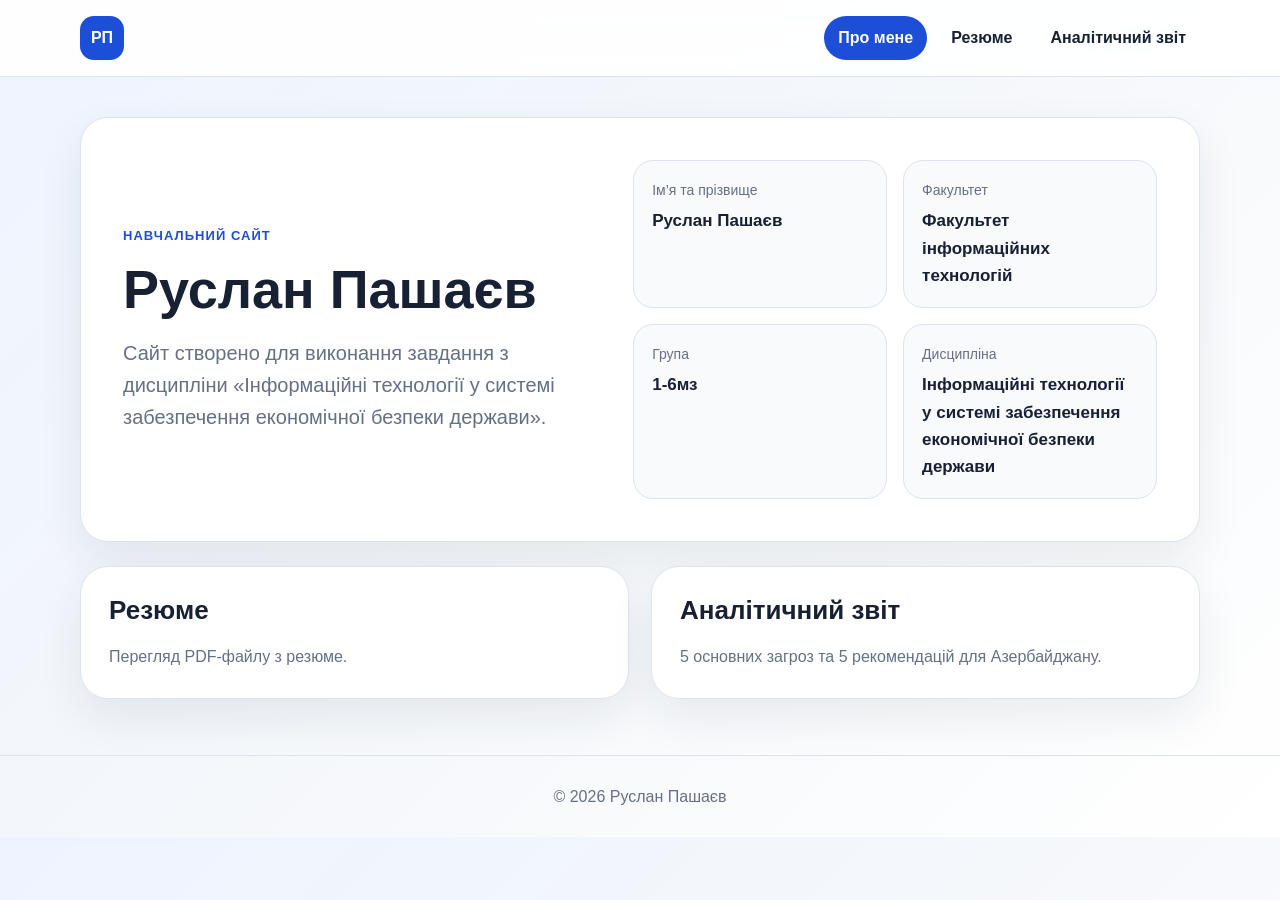
==== index.html @ 6b8d6cce "Add files via upload" ====
<!DOCTYPE html>
<html lang="uk">
<head>
  <meta charset="UTF-8" />
  <meta name="viewport" content="width=device-width, initial-scale=1.0" />
  <title>Руслан Пашаєв — Головна</title>
  <link rel="stylesheet" href="style.css" />
</head>
<body>
  <header class="site-header">
    <div class="container header-inner">
      <a class="logo" href="index.html">РП</a>
      <nav class="nav">
        <a class="active" href="index.html">Про мене</a>
        <a href="resume.html">Резюме</a>
        <a href="report.html">Аналітичний звіт</a>
      </nav>
    </div>
  </header>

  <main class="container">
    <section class="hero card">
      <div>
        <p class="eyebrow">Навчальний сайт</p>
        <h1>Руслан Пашаєв</h1>
        <p class="lead">Сайт створено для виконання завдання з дисципліни «Інформаційні технології у системі забезпечення економічної безпеки держави».</p>
      </div>
      <div class="info-grid">
        <div class="info-item"><span>Ім’я та прізвище</span><strong>Руслан Пашаєв</strong></div>
        <div class="info-item"><span>Факультет</span><strong>Факультет інформаційних технологій</strong></div>
        <div class="info-item"><span>Група</span><strong>1-6мз</strong></div>
        <div class="info-item"><span>Дисципліна</span><strong>Інформаційні технології у системі забезпечення економічної безпеки держави</strong></div>
      </div>
    </section>

    <section class="cards-row">
      <a class="mini-card" href="resume.html">
        <h2>Резюме</h2>
        <p>Перегляд PDF-файлу з резюме.</p>
      </a>
      <a class="mini-card" href="report.html">
        <h2>Аналітичний звіт</h2>
        <p>5 основних загроз та 5 рекомендацій для Азербайджану.</p>
      </a>
    </section>
  </main>

  <footer class="footer">© 2026 Руслан Пашаєв</footer>
</body>
</html>
---- style.css ----
:root {
  --bg: #f4f7fb;
  --card: #ffffff;
  --text: #182033;
  --muted: #667085;
  --primary: #1d4ed8;
  --primary-dark: #153eaa;
  --border: #dce3ef;
  --shadow: 0 18px 45px rgba(24, 32, 51, 0.08);
}

* { box-sizing: border-box; }

body {
  margin: 0;
  font-family: Arial, Helvetica, sans-serif;
  background: linear-gradient(135deg, #eef4ff 0%, var(--bg) 45%, #ffffff 100%);
  color: var(--text);
  line-height: 1.6;
}

.container {
  width: min(1120px, calc(100% - 32px));
  margin: 0 auto;
}

.site-header {
  position: sticky;
  top: 0;
  z-index: 10;
  background: rgba(255, 255, 255, 0.9);
  backdrop-filter: blur(12px);
  border-bottom: 1px solid var(--border);
}

.header-inner {
  display: flex;
  align-items: center;
  justify-content: space-between;
  gap: 24px;
  padding: 16px 0;
}

.logo {
  display: inline-flex;
  align-items: center;
  justify-content: center;
  width: 44px;
  height: 44px;
  border-radius: 14px;
  background: var(--primary);
  color: #fff;
  text-decoration: none;
  font-weight: 700;
}

.nav {
  display: flex;
  gap: 10px;
  flex-wrap: wrap;
  justify-content: flex-end;
}

.nav a {
  text-decoration: none;
  color: var(--text);
  padding: 9px 14px;
  border-radius: 999px;
  font-weight: 600;
}

.nav a:hover,
.nav a.active {
  background: var(--primary);
  color: #fff;
}

main { padding: 40px 0 56px; }

.card, .mini-card, .pdf-card {
  background: var(--card);
  border: 1px solid var(--border);
  border-radius: 28px;
  box-shadow: var(--shadow);
}

.hero {
  display: grid;
  grid-template-columns: 1fr 1.1fr;
  gap: 34px;
  padding: 42px;
  align-items: center;
}

.eyebrow {
  margin: 0 0 10px;
  color: var(--primary);
  font-weight: 700;
  text-transform: uppercase;
  letter-spacing: 0.08em;
  font-size: 13px;
}

h1, h2 { line-height: 1.2; margin-top: 0; }
h1 { font-size: clamp(32px, 5vw, 54px); margin-bottom: 16px; }
h2 { font-size: 26px; margin-bottom: 18px; }
.lead { font-size: 20px; color: var(--muted); margin: 0; }

.info-grid {
  display: grid;
  grid-template-columns: 1fr 1fr;
  gap: 16px;
}

.info-item {
  padding: 18px;
  border-radius: 20px;
  background: #f8fafc;
  border: 1px solid var(--border);
}

.info-item span {
  display: block;
  color: var(--muted);
  font-size: 14px;
  margin-bottom: 6px;
}

.info-item strong { display: block; font-size: 17px; }

.cards-row, .report-grid {
  display: grid;
  grid-template-columns: 1fr 1fr;
  gap: 22px;
  margin-top: 24px;
}

.mini-card {
  display: block;
  padding: 28px;
  text-decoration: none;
  color: var(--text);
  transition: transform 0.2s ease, box-shadow 0.2s ease;
}

.mini-card:hover {
  transform: translateY(-4px);
  box-shadow: 0 24px 50px rgba(29, 78, 216, 0.14);
}

.mini-card p { color: var(--muted); margin-bottom: 0; }

.page-title { padding: 34px; margin-bottom: 24px; }
.page-title p { color: var(--muted); max-width: 850px; }

.button {
  display: inline-block;
  margin-top: 12px;
  padding: 12px 18px;
  background: var(--primary);
  color: #fff;
  border-radius: 14px;
  text-decoration: none;
  font-weight: 700;
}
.button:hover { background: var(--primary-dark); }

.pdf-card { padding: 12px; overflow: hidden; }
.pdf-card iframe {
  width: 100%;
  min-height: 760px;
  border: 0;
  border-radius: 20px;
}

.report-grid .card { padding: 30px; }
.number-list { padding-left: 22px; margin-bottom: 0; }
.number-list li { margin-bottom: 16px; }
.number-list li:last-child { margin-bottom: 0; }
.threat-card { border-top: 6px solid #dc2626; }
.recommendation-card { border-top: 6px solid #16a34a; }
.summary { padding: 30px; margin-top: 24px; }
.summary p { margin-bottom: 0; color: var(--muted); }

.footer {
  text-align: center;
  padding: 28px 16px;
  color: var(--muted);
  border-top: 1px solid var(--border);
}

@media (max-width: 800px) {
  .header-inner { align-items: flex-start; flex-direction: column; }
  .nav { justify-content: flex-start; }
  .hero, .cards-row, .report-grid, .info-grid { grid-template-columns: 1fr; }
  .hero, .page-title, .report-grid .card, .summary { padding: 24px; }
  .pdf-card iframe { min-height: 560px; }
}
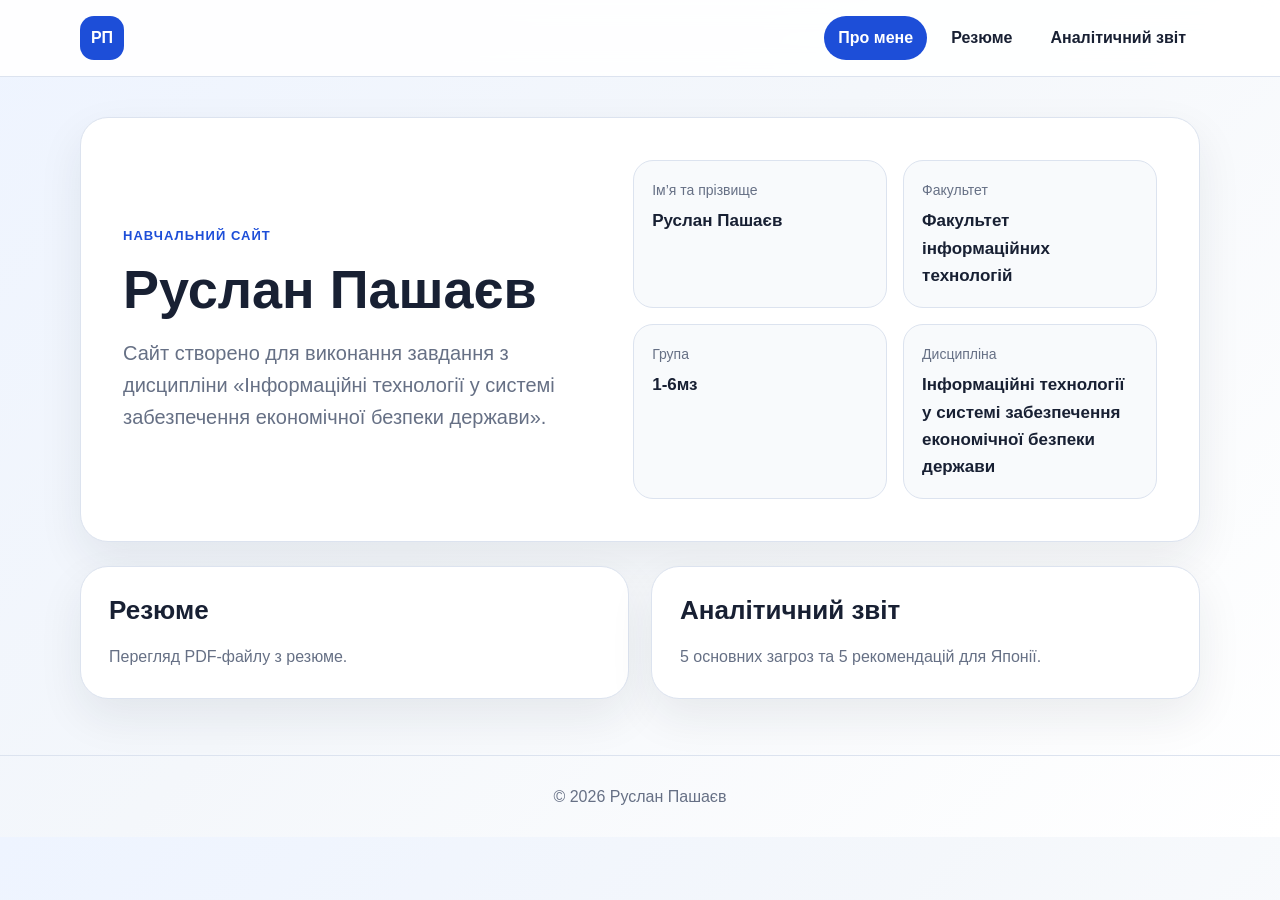
==== commit 3ed8613b: "Update index.html" ====
--- a/index.html
+++ b/index.html
@@ -40,7 +40,7 @@
       </a>
       <a class="mini-card" href="report.html">
         <h2>Аналітичний звіт</h2>
-        <p>5 основних загроз та 5 рекомендацій для Азербайджану.</p>
+        <p>5 основних загроз та 5 рекомендацій для Японії.</p>
       </a>
     </section>
   </main>
--- a/style.css
+++ b/style.css
@@ -196,3 +196,74 @@
   .hero, .page-title, .report-grid .card, .summary { padding: 24px; }
   .pdf-card iframe { min-height: 560px; }
 }
+
+
+.grid {
+display: grid;
+grid-template-columns: repeat(auto-fit, minmax(220px, 1fr));
+gap: 20px;
+margin-top: 20px;
+}
+
+.box {
+padding: 20px;
+border-radius: 12px;
+box-shadow: 0 8px 20px rgba(0,0,0,0.1);
+transition: 0.3s;
+}
+
+.box:hover {
+transform: translateY(-5px);
+}
+
+.danger {
+background: #ffe5e5;
+border-left: 5px solid #ef4444;
+}
+
+.good {
+background: #e6fffa;
+border-left: 5px solid #10b981;
+}
+
+.desc {
+margin-top: 15px;
+font-size: 15px;
+color: #555;
+}
+
+.metrics {
+padding: 30px;
+margin-bottom: 24px;
+}
+
+.metrics-grid {
+display: grid;
+grid-template-columns: repeat(auto-fit, minmax(220px, 1fr));
+gap: 20px;
+margin-top: 20px;
+}
+
+.metric {
+padding: 20px;
+border-radius: 16px;
+background: #f8fafc;
+border: 1px solid var(--border);
+}
+
+.metric h3 {
+margin: 0 0 10px;
+font-size: 16px;
+}
+
+.metric p {
+font-size: 20px;
+margin: 0;
+}
+
+
+.metric span {
+font-size: 13px;
+color: var(--muted);
+}
+/* fix */
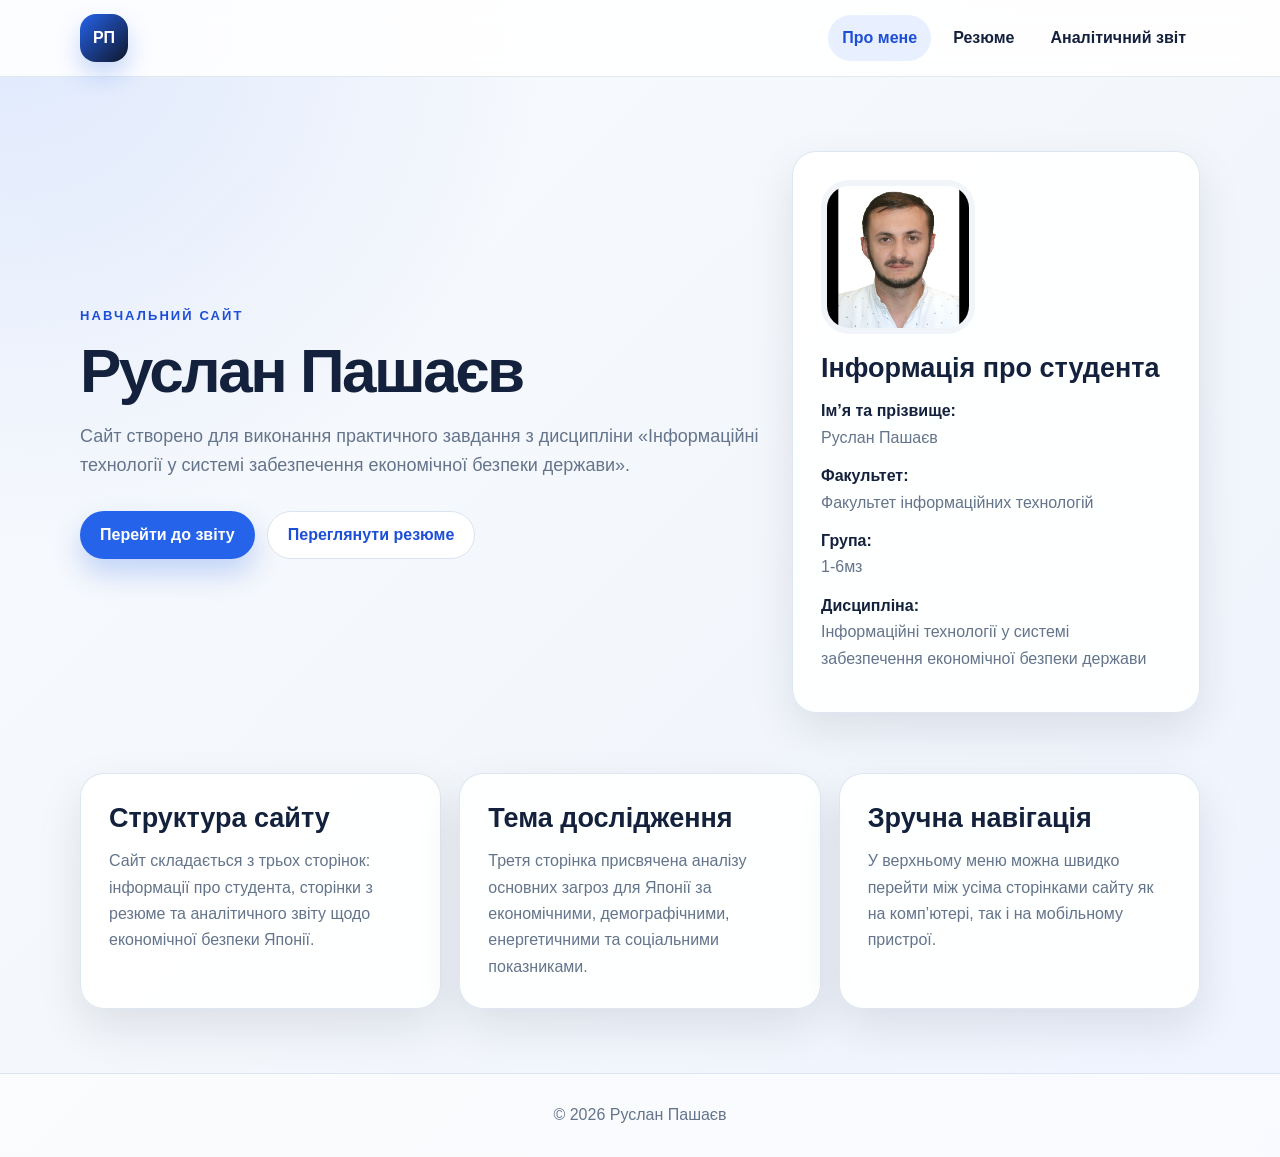
==== commit 4fc34a4f: "Add files via upload" ====
--- a/index.html
+++ b/index.html
@@ -1,16 +1,16 @@
 <!DOCTYPE html>
 <html lang="uk">
 <head>
-  <meta charset="UTF-8" />
-  <meta name="viewport" content="width=device-width, initial-scale=1.0" />
-  <title>Руслан Пашаєв — Головна</title>
-  <link rel="stylesheet" href="style.css" />
+  <meta charset="UTF-8">
+  <meta name="viewport" content="width=device-width, initial-scale=1.0">
+  <title>Руслан Пашаєв | Головна</title>
+  <link rel="stylesheet" href="style.css">
 </head>
 <body>
   <header class="site-header">
     <div class="container header-inner">
       <a class="logo" href="index.html">РП</a>
-      <nav class="nav">
+      <nav class="nav" aria-label="Головна навігація">
         <a class="active" href="index.html">Про мене</a>
         <a href="resume.html">Резюме</a>
         <a href="report.html">Аналітичний звіт</a>
@@ -18,33 +18,49 @@
     </div>
   </header>
 
-  <main class="container">
-    <section class="hero card">
-      <div>
-        <p class="eyebrow">Навчальний сайт</p>
-        <h1>Руслан Пашаєв</h1>
-        <p class="lead">Сайт створено для виконання завдання з дисципліни «Інформаційні технології у системі забезпечення економічної безпеки держави».</p>
-      </div>
-      <div class="info-grid">
-        <div class="info-item"><span>Ім’я та прізвище</span><strong>Руслан Пашаєв</strong></div>
-        <div class="info-item"><span>Факультет</span><strong>Факультет інформаційних технологій</strong></div>
-        <div class="info-item"><span>Група</span><strong>1-6мз</strong></div>
-        <div class="info-item"><span>Дисципліна</span><strong>Інформаційні технології у системі забезпечення економічної безпеки держави</strong></div>
+  <main>
+    <section class="hero">
+      <div class="container hero-grid">
+        <div class="hero-text">
+          <p class="eyebrow">Навчальний сайт</p>
+          <h1>Руслан Пашаєв</h1>
+          <p class="lead">Сайт створено для виконання практичного завдання з дисципліни «Інформаційні технології у системі забезпечення економічної безпеки держави».</p>
+          <div class="hero-actions">
+            <a class="primary-link" href="report.html">Перейти до звіту</a>
+            <a class="secondary-link" href="resume.html">Переглянути резюме</a>
+          </div>
+        </div>
+        <div class="profile-card">
+          <img src="assets/profile.png" alt="Фото Руслана Пашаєва" class="profile-photo">
+          <h2>Інформація про студента</h2>
+          <div class="info-list">
+            <p><span>Ім’я та прізвище:</span> Руслан Пашаєв</p>
+            <p><span>Факультет:</span> Факультет інформаційних технологій</p>
+            <p><span>Група:</span> 1-6мз</p>
+            <p><span>Дисципліна:</span> Інформаційні технології у системі забезпечення економічної безпеки держави</p>
+          </div>
+        </div>
       </div>
     </section>
 
-    <section class="cards-row">
-      <a class="mini-card" href="resume.html">
-        <h2>Резюме</h2>
-        <p>Перегляд PDF-файлу з резюме.</p>
-      </a>
-      <a class="mini-card" href="report.html">
-        <h2>Аналітичний звіт</h2>
-        <p>5 основних загроз та 5 рекомендацій для Японії.</p>
-      </a>
+    <section class="container section-grid">
+      <article class="card">
+        <h2>Структура сайту</h2>
+        <p>Сайт складається з трьох сторінок: інформації про студента, сторінки з резюме та аналітичного звіту щодо економічної безпеки Японії.</p>
+      </article>
+      <article class="card">
+        <h2>Тема дослідження</h2>
+        <p>Третя сторінка присвячена аналізу основних загроз для Японії за економічними, демографічними, енергетичними та соціальними показниками.</p>
+      </article>
+      <article class="card">
+        <h2>Зручна навігація</h2>
+        <p>У верхньому меню можна швидко перейти між усіма сторінками сайту як на комп’ютері, так і на мобільному пристрої.</p>
+      </article>
     </section>
   </main>
 
-  <footer class="footer">© 2026 Руслан Пашаєв</footer>
+  <footer class="footer">
+    <div class="container">© 2026 Руслан Пашаєв</div>
+  </footer>
 </body>
 </html>
--- a/style.css
+++ b/style.css
@@ -1,22 +1,32 @@
 :root {
   --bg: #f4f7fb;
   --card: #ffffff;
-  --text: #182033;
-  --muted: #667085;
-  --primary: #1d4ed8;
-  --primary-dark: #153eaa;
-  --border: #dce3ef;
-  --shadow: 0 18px 45px rgba(24, 32, 51, 0.08);
-}
-
-* { box-sizing: border-box; }
+  --text: #14213d;
+  --muted: #64748b;
+  --accent: #2563eb;
+  --accent-dark: #1d4ed8;
+  --soft: #e8f0ff;
+  --line: #dbe4f0;
+  --shadow: 0 18px 45px rgba(15, 23, 42, 0.10);
+  --radius: 24px;
+}
+
+* {
+  box-sizing: border-box;
+}
+
+html {
+  scroll-behavior: smooth;
+}
 
 body {
   margin: 0;
-  font-family: Arial, Helvetica, sans-serif;
-  background: linear-gradient(135deg, #eef4ff 0%, var(--bg) 45%, #ffffff 100%);
+  font-family: "Segoe UI", Arial, sans-serif;
   color: var(--text);
-  line-height: 1.6;
+  background:
+    radial-gradient(circle at top left, rgba(37, 99, 235, 0.12), transparent 32%),
+    linear-gradient(135deg, #f8fbff 0%, var(--bg) 45%, #eef4ff 100%);
+  line-height: 1.65;
 }
 
 .container {
@@ -27,243 +37,347 @@
 .site-header {
   position: sticky;
   top: 0;
-  z-index: 10;
-  background: rgba(255, 255, 255, 0.9);
-  backdrop-filter: blur(12px);
-  border-bottom: 1px solid var(--border);
+  z-index: 20;
+  background: rgba(255, 255, 255, 0.88);
+  backdrop-filter: blur(14px);
+  border-bottom: 1px solid rgba(219, 228, 240, 0.85);
 }
 
 .header-inner {
+  min-height: 76px;
   display: flex;
   align-items: center;
   justify-content: space-between;
-  gap: 24px;
-  padding: 16px 0;
+  gap: 18px;
 }
 
 .logo {
+  width: 48px;
+  height: 48px;
+  display: grid;
+  place-items: center;
+  border-radius: 16px;
+  color: #fff;
+  background: linear-gradient(135deg, var(--accent), #0f172a);
+  font-weight: 800;
+  text-decoration: none;
+  box-shadow: 0 12px 25px rgba(37, 99, 235, 0.25);
+}
+
+.nav {
+  display: flex;
+  align-items: center;
+  justify-content: flex-end;
+  flex-wrap: wrap;
+  gap: 8px;
+}
+
+.nav a {
+  color: var(--text);
+  text-decoration: none;
+  font-weight: 700;
+  padding: 10px 14px;
+  border-radius: 999px;
+  transition: 0.2s ease;
+}
+
+.nav a:hover,
+.nav a.active {
+  color: var(--accent-dark);
+  background: var(--soft);
+}
+
+.hero {
+  padding: 74px 0 36px;
+}
+
+.hero-grid {
+  display: grid;
+  grid-template-columns: 1.25fr 0.75fr;
+  align-items: center;
+  gap: 32px;
+}
+
+.hero-text h1,
+.page-title h1,
+.report-hero h1 {
+  margin: 0;
+  font-size: clamp(34px, 5vw, 62px);
+  line-height: 1.05;
+  letter-spacing: -0.04em;
+}
+
+.eyebrow {
+  margin: 0 0 12px;
+  color: var(--accent-dark);
+  text-transform: uppercase;
+  font-size: 13px;
+  letter-spacing: 0.16em;
+  font-weight: 800;
+}
+
+.lead,
+.report-hero p,
+.page-title p {
+  color: var(--muted);
+  font-size: 18px;
+  max-width: 760px;
+}
+
+.hero-actions {
+  margin-top: 30px;
+  display: flex;
+  flex-wrap: wrap;
+  gap: 12px;
+}
+
+.primary-link,
+.secondary-link {
   display: inline-flex;
   align-items: center;
   justify-content: center;
-  width: 44px;
-  height: 44px;
-  border-radius: 14px;
-  background: var(--primary);
+  min-height: 48px;
+  padding: 0 20px;
+  border-radius: 999px;
+  text-decoration: none;
+  font-weight: 800;
+}
+
+.primary-link {
   color: #fff;
-  text-decoration: none;
-  font-weight: 700;
-}
-
-.nav {
-  display: flex;
-  gap: 10px;
-  flex-wrap: wrap;
-  justify-content: flex-end;
-}
-
-.nav a {
-  text-decoration: none;
+  background: var(--accent);
+  box-shadow: 0 14px 28px rgba(37, 99, 235, 0.25);
+}
+
+.secondary-link {
+  color: var(--accent-dark);
+  background: #fff;
+  border: 1px solid var(--line);
+}
+
+.profile-card,
+.card,
+.pdf-card,
+.report-hero,
+.threat-card,
+.recommendation-card,
+.stat-card {
+  background: rgba(255, 255, 255, 0.92);
+  border: 1px solid rgba(219, 228, 240, 0.92);
+  border-radius: var(--radius);
+  box-shadow: var(--shadow);
+}
+
+.profile-card {
+  padding: 28px;
+}
+
+.profile-photo {
+  width: 154px;
+  height: 154px;
+  object-fit: cover;
+  border-radius: 28px;
+  display: block;
+  margin-bottom: 18px;
+  border: 6px solid #f1f5f9;
+}
+
+.profile-card h2,
+.card h2,
+.report-section h2 {
+  margin: 0 0 14px;
+  font-size: 27px;
+  line-height: 1.2;
+}
+
+.info-list p {
+  margin: 12px 0;
+  color: var(--muted);
+}
+
+.info-list span {
+  display: block;
   color: var(--text);
-  padding: 9px 14px;
-  border-radius: 999px;
-  font-weight: 600;
-}
-
-.nav a:hover,
-.nav a.active {
-  background: var(--primary);
-  color: #fff;
-}
-
-main { padding: 40px 0 56px; }
-
-.card, .mini-card, .pdf-card {
-  background: var(--card);
-  border: 1px solid var(--border);
-  border-radius: 28px;
-  box-shadow: var(--shadow);
-}
-
-.hero {
-  display: grid;
-  grid-template-columns: 1fr 1.1fr;
-  gap: 34px;
-  padding: 42px;
-  align-items: center;
-}
-
-.eyebrow {
+  font-weight: 800;
+}
+
+.section-grid {
+  display: grid;
+  grid-template-columns: repeat(3, 1fr);
+  gap: 18px;
+  padding: 24px 0 64px;
+}
+
+.card {
+  padding: 28px;
+}
+
+.card p {
+  margin: 0;
+  color: var(--muted);
+}
+
+.page {
+  padding: 42px 0 64px;
+}
+
+.page-title {
+  margin-bottom: 22px;
+}
+
+.pdf-card {
+  overflow: hidden;
+  padding: 0;
+  min-height: 78vh;
+}
+
+.pdf-card iframe {
+  display: block;
+  width: 100%;
+  height: 78vh;
+  border: 0;
+}
+
+.report-hero {
+  padding: 34px;
+  margin-bottom: 22px;
+  background: linear-gradient(135deg, #ffffff 0%, #eef5ff 100%);
+}
+
+.summary-grid {
+  display: grid;
+  grid-template-columns: repeat(4, 1fr);
+  gap: 16px;
+  margin-bottom: 24px;
+}
+
+.stat-card {
+  padding: 22px;
+}
+
+.stat-card span {
+  display: block;
+  color: var(--accent-dark);
+  font-size: 30px;
+  font-weight: 900;
+  letter-spacing: -0.03em;
+}
+
+.stat-card p {
+  margin: 8px 0 0;
+  color: var(--muted);
+}
+
+.report-section {
+  margin-bottom: 24px;
+}
+
+.threat-list,
+.recommendation-list {
+  display: grid;
+  grid-template-columns: 1fr;
+  gap: 16px;
+}
+
+.threat-card,
+.recommendation-card {
+  padding: 26px;
+  position: relative;
+  overflow: hidden;
+}
+
+.threat-card::before,
+.recommendation-card::before {
+  content: "";
+  position: absolute;
+  left: 0;
+  top: 0;
+  width: 6px;
+  height: 100%;
+  background: var(--accent);
+}
+
+.threat-card h3,
+.recommendation-card h3 {
   margin: 0 0 10px;
-  color: var(--primary);
-  font-weight: 700;
-  text-transform: uppercase;
-  letter-spacing: 0.08em;
-  font-size: 13px;
-}
-
-h1, h2 { line-height: 1.2; margin-top: 0; }
-h1 { font-size: clamp(32px, 5vw, 54px); margin-bottom: 16px; }
-h2 { font-size: 26px; margin-bottom: 18px; }
-.lead { font-size: 20px; color: var(--muted); margin: 0; }
-
-.info-grid {
-  display: grid;
-  grid-template-columns: 1fr 1fr;
-  gap: 16px;
-}
-
-.info-item {
-  padding: 18px;
-  border-radius: 20px;
-  background: #f8fafc;
-  border: 1px solid var(--border);
-}
-
-.info-item span {
-  display: block;
-  color: var(--muted);
-  font-size: 14px;
-  margin-bottom: 6px;
-}
-
-.info-item strong { display: block; font-size: 17px; }
-
-.cards-row, .report-grid {
-  display: grid;
-  grid-template-columns: 1fr 1fr;
-  gap: 22px;
-  margin-top: 24px;
-}
-
-.mini-card {
-  display: block;
-  padding: 28px;
-  text-decoration: none;
-  color: var(--text);
-  transition: transform 0.2s ease, box-shadow 0.2s ease;
-}
-
-.mini-card:hover {
-  transform: translateY(-4px);
-  box-shadow: 0 24px 50px rgba(29, 78, 216, 0.14);
-}
-
-.mini-card p { color: var(--muted); margin-bottom: 0; }
-
-.page-title { padding: 34px; margin-bottom: 24px; }
-.page-title p { color: var(--muted); max-width: 850px; }
-
-.button {
-  display: inline-block;
-  margin-top: 12px;
-  padding: 12px 18px;
-  background: var(--primary);
-  color: #fff;
-  border-radius: 14px;
-  text-decoration: none;
-  font-weight: 700;
-}
-.button:hover { background: var(--primary-dark); }
-
-.pdf-card { padding: 12px; overflow: hidden; }
-.pdf-card iframe {
-  width: 100%;
-  min-height: 760px;
-  border: 0;
-  border-radius: 20px;
-}
-
-.report-grid .card { padding: 30px; }
-.number-list { padding-left: 22px; margin-bottom: 0; }
-.number-list li { margin-bottom: 16px; }
-.number-list li:last-child { margin-bottom: 0; }
-.threat-card { border-top: 6px solid #dc2626; }
-.recommendation-card { border-top: 6px solid #16a34a; }
-.summary { padding: 30px; margin-top: 24px; }
-.summary p { margin-bottom: 0; color: var(--muted); }
+  font-size: 21px;
+}
+
+.threat-card p,
+.recommendation-card p,
+.conclusion p {
+  margin: 0;
+  color: var(--muted);
+}
+
+.conclusion {
+  background: linear-gradient(135deg, #ffffff, #edf5ff);
+}
 
 .footer {
+  padding: 28px 0;
+  color: var(--muted);
   text-align: center;
-  padding: 28px 16px;
-  color: var(--muted);
-  border-top: 1px solid var(--border);
-}
-
-@media (max-width: 800px) {
-  .header-inner { align-items: flex-start; flex-direction: column; }
-  .nav { justify-content: flex-start; }
-  .hero, .cards-row, .report-grid, .info-grid { grid-template-columns: 1fr; }
-  .hero, .page-title, .report-grid .card, .summary { padding: 24px; }
-  .pdf-card iframe { min-height: 560px; }
-}
-
-
-.grid {
-display: grid;
-grid-template-columns: repeat(auto-fit, minmax(220px, 1fr));
-gap: 20px;
-margin-top: 20px;
-}
-
-.box {
-padding: 20px;
-border-radius: 12px;
-box-shadow: 0 8px 20px rgba(0,0,0,0.1);
-transition: 0.3s;
-}
-
-.box:hover {
-transform: translateY(-5px);
-}
-
-.danger {
-background: #ffe5e5;
-border-left: 5px solid #ef4444;
-}
-
-.good {
-background: #e6fffa;
-border-left: 5px solid #10b981;
-}
-
-.desc {
-margin-top: 15px;
-font-size: 15px;
-color: #555;
-}
-
-.metrics {
-padding: 30px;
-margin-bottom: 24px;
-}
-
-.metrics-grid {
-display: grid;
-grid-template-columns: repeat(auto-fit, minmax(220px, 1fr));
-gap: 20px;
-margin-top: 20px;
-}
-
-.metric {
-padding: 20px;
-border-radius: 16px;
-background: #f8fafc;
-border: 1px solid var(--border);
-}
-
-.metric h3 {
-margin: 0 0 10px;
-font-size: 16px;
-}
-
-.metric p {
-font-size: 20px;
-margin: 0;
-}
-
-
-.metric span {
-font-size: 13px;
-color: var(--muted);
-}
-/* fix */
+  border-top: 1px solid var(--line);
+  background: rgba(255, 255, 255, 0.62);
+}
+
+@media (max-width: 860px) {
+  .header-inner {
+    align-items: flex-start;
+    flex-direction: column;
+    padding: 14px 0;
+  }
+
+  .nav {
+    width: 100%;
+    justify-content: flex-start;
+  }
+
+  .hero {
+    padding-top: 38px;
+  }
+
+  .hero-grid,
+  .section-grid,
+  .summary-grid {
+    grid-template-columns: 1fr;
+  }
+
+  .profile-photo {
+    width: 128px;
+    height: 128px;
+  }
+}
+
+@media (max-width: 520px) {
+  .container {
+    width: min(100% - 20px, 1120px);
+  }
+
+  .nav a {
+    padding: 8px 10px;
+    font-size: 14px;
+  }
+
+  .hero-text h1,
+  .page-title h1,
+  .report-hero h1 {
+    font-size: 34px;
+  }
+
+  .card,
+  .profile-card,
+  .report-hero,
+  .threat-card,
+  .recommendation-card {
+    padding: 20px;
+    border-radius: 18px;
+  }
+
+  .pdf-card iframe,
+  .pdf-card {
+    height: 72vh;
+    min-height: 72vh;
+  }
+}
